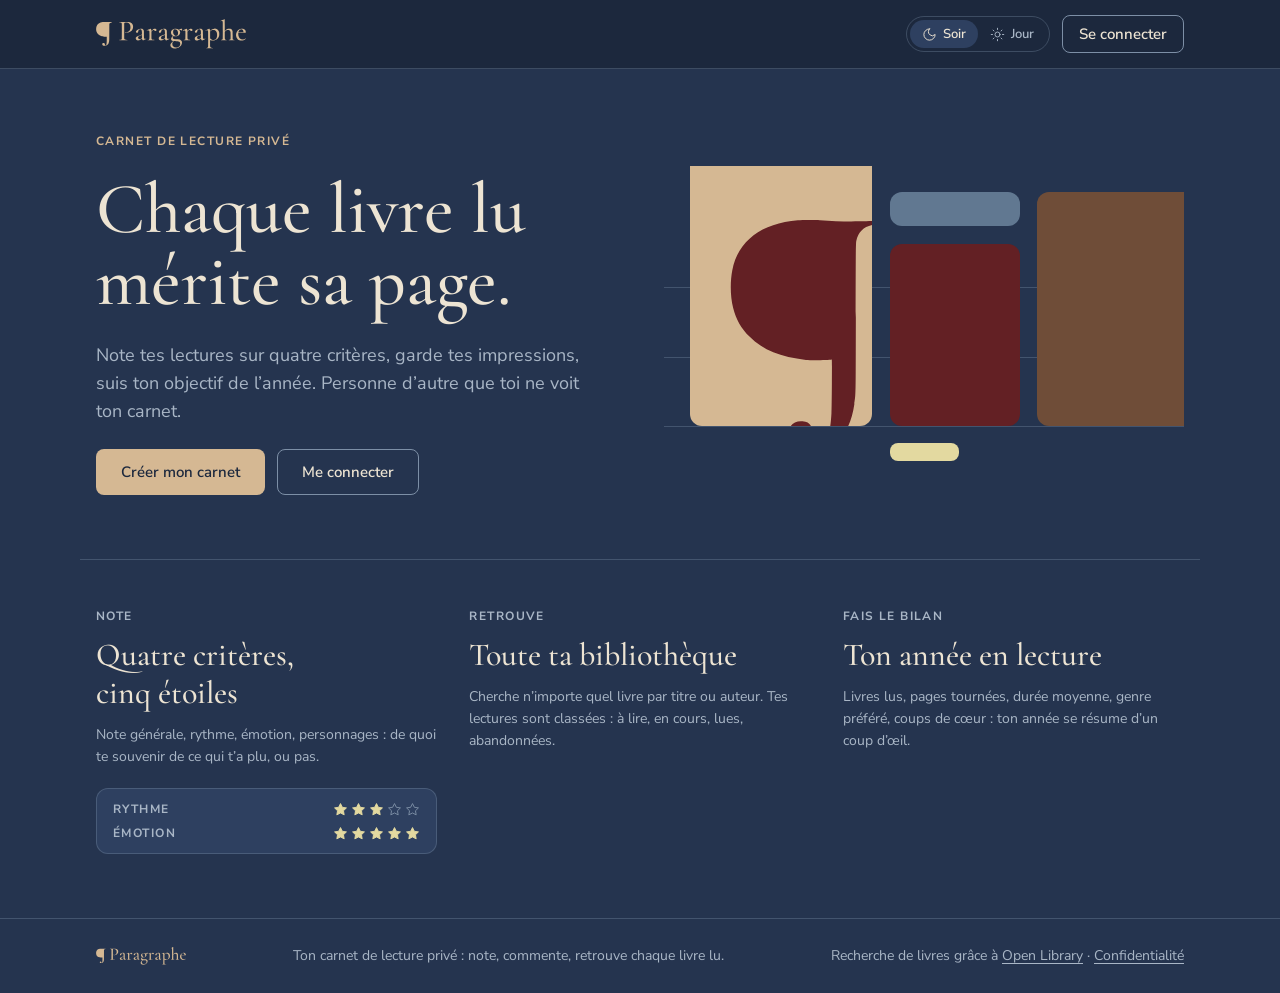
==== index.html @ 10c7b806 "Add files via upload" ====
<!doctype html>
<html lang="fr" data-theme="soir">
  <head>
    <meta charset="utf-8">
    <meta name="viewport" content="width=device-width, initial-scale=1, viewport-fit=cover">
    <title>Paragraphe</title>
    <meta name="description" content="Ton carnet de lecture privé : note, commente, retrouve chaque livre lu.">
    <meta name="theme-color" content="#1C283D">
    <script>
      // Thème choisi (Soir par défaut), appliqué avant l'affichage pour éviter un flash.
      try { document.documentElement.dataset.theme = localStorage.getItem('paragraphe-theme') === 'jour' ? 'jour' : 'soir'; } catch (e) {}
      // Retour d'un lien reçu par e-mail : on note son type avant que Supabase ne nettoie l'adresse.
      window.lienEmail = { recuperation: /type=recovery/.test(location.hash), erreur: /error_code=/.test(location.hash + location.search) };
    </script>
    <link rel="stylesheet" href="style.css">
    <link rel="icon" href="favicon.svg" type="image/svg+xml">
    <link rel="apple-touch-icon" href="apple-touch-icon.png">
    <link rel="manifest" href="site.webmanifest">
  </head>
  <body>
    <a class="evitement" href="#contenu">Aller au contenu</a>
    <header class="entete" id="entete"><div class="conteneur barre"></div></header>
    <main id="contenu">
      <p class="chargement conteneur" role="status">Chargement…</p>
    </main>
    <footer class="pied" id="pied"></footer>
    <script type="module" src="bibliotheque.js"></script>
  </body>
</html>
---- style.css ----
@import url('polices.css');

/* ==========================================================================
   Paragraphe · styles globaux
   Tous les choix viennent de la charte graphique (version 1, octobre 2026).
   Dans les composants, on utilise uniquement les couleurs de rôle ci-dessous,
   jamais les couleurs de marque directement.
   ========================================================================== */

/* Couleurs de rôle · thème Soir (par défaut) */
:root {
  --surface: #25344f;
  --surface-elevee: #2e4060;
  --surface-profonde: #1c283d;
  --texte: #ede4d3;
  --texte-secondaire: #a9b6c6;
  --accent: #d5b893;
  --sur-accent: #1c283d;
  --etoile: #e3d9a0;
  --bordure: #7d8fa6;
  --succes: #9fcdae;
  --danger: #f2a49f;
  --en-cours: #d5b893;
  --a-lire: #a9b6c6;
  --focus: #e3d9a0;
  --filet: rgb(125 143 166 / 0.35);
  --surligne: rgb(213 184 147 / 0.14);
  --ombre: 0 10px 28px rgb(10 16 28 / 0.45);
  --voile: rgb(15 22 36 / 0.65);
  --logo-symbole: #d5b893;
  --logo-mot: #d5b893;

  /* Couleurs de marque, réservées aux couvertures et illustrations */
  --marque-space-cadet: #25344f;
  --marque-slate: #617891;
  --marque-tan: #d5b893;
  --marque-coffee: #6f4d38;
  --marque-caput: #632024;
  --marque-nuit: #1c283d;
  --marque-parchemin: #f6f1e7;

  /* Typographie */
  --f-titre: 'Cormorant Garamond', Garamond, 'Times New Roman', serif;
  --f-texte: 'Nunito Sans', 'Segoe UI', system-ui, -apple-system, sans-serif;

  /* Espacements · grille de 4 px */
  --espace-1: 4px;
  --espace-2: 8px;
  --espace-3: 12px;
  --espace-4: 16px;
  --espace-6: 24px;
  --espace-8: 32px;
  --espace-12: 48px;
  --espace-16: 64px;

  /* Coins arrondis */
  --rayon-s: 4px;
  --rayon-m: 8px;
  --rayon-l: 12px;
  --rayon-rond: 999px;

  color-scheme: dark;
}

/* Couleurs de rôle · thème Jour */
:root[data-theme='jour'] {
  --surface: #f6f1e7;
  --surface-elevee: #fffcf6;
  --surface-profonde: #ede4d3;
  --texte: #25344f;
  --texte-secondaire: #4e6075;
  --accent: #632024;
  --sur-accent: #f6f1e7;
  --etoile: #8c6a3a;
  --bordure: #847560;
  --succes: #3d6b4c;
  --danger: #a1302e;
  --en-cours: #6f4d38;
  --a-lire: #4e6075;
  --focus: #25344f;
  --filet: rgb(132 117 96 / 0.3);
  --surligne: rgb(99 32 36 / 0.08);
  --ombre: 0 10px 28px rgb(37 52 79 / 0.14);
  --voile: rgb(37 52 79 / 0.45);
  --logo-symbole: #632024;
  --logo-mot: #25344f;
  color-scheme: light;
}

/* ---------- Base ---------- */
*,
*::before,
*::after {
  box-sizing: border-box;
}
[hidden] {
  display: none !important;
}
html {
  -webkit-text-size-adjust: 100%;
}
body {
  margin: 0;
  min-height: 100vh;
  display: flex;
  flex-direction: column;
  background: var(--surface);
  color: var(--texte);
  font: 400 16px/26px var(--f-texte);
  -webkit-font-smoothing: antialiased;
  /* Chiffres alignés, y compris dans Cormorant (dont les chiffres sont elzéviriens par défaut) */
  font-variant-numeric: lining-nums;
}
main {
  flex: 1;
}
img {
  max-width: 100%;
  display: block;
}
p {
  margin: 0;
}
a {
  color: var(--accent);
  text-underline-offset: 3px;
}
:focus-visible {
  outline: 2px solid var(--focus);
  outline-offset: 2px;
}
::selection {
  background: var(--accent);
  color: var(--sur-accent);
}
.sr {
  position: absolute;
  width: 1px;
  height: 1px;
  overflow: hidden;
  clip: rect(0 0 0 0);
  white-space: nowrap;
}
.num {
  font-variant-numeric: lining-nums tabular-nums;
}
.conteneur {
  width: 100%;
  max-width: 1120px;
  margin-inline: auto;
  padding-inline: max(var(--espace-4), env(safe-area-inset-left, 0px)) max(var(--espace-4), env(safe-area-inset-right, 0px));
}
.etroit {
  max-width: 680px;
}

/* ---------- Échelle typographique ---------- */
h1,
h2,
h3 {
  margin: 0;
  font-family: var(--f-titre);
  font-weight: 500;
  text-wrap: balance;
}
.affiche {
  font-size: clamp(40px, 7vw, 64px);
  line-height: 1;
}
.titre-1 {
  font-size: clamp(34px, 5vw, 44px);
  line-height: 1.09;
}
.titre-2 {
  font-size: clamp(26px, 3.6vw, 32px);
  line-height: 1.19;
}
.titre-livre {
  font-family: var(--f-titre);
  font-weight: 600;
  font-size: 26px;
  line-height: 30px;
}
.corps {
  font-size: 16px;
  line-height: 26px;
}
.corps-petit,
.petit {
  font-size: 14px;
  line-height: 22px;
  color: var(--texte-secondaire);
}
.etiquette {
  font: 700 12px/16px var(--f-texte);
  letter-spacing: 0.12em;
  text-transform: uppercase;
  color: var(--texte-secondaire);
}
.lisible {
  max-width: 68ch;
}

/* ---------- Boutons ---------- */
.btn {
  appearance: none;
  border: 1px solid transparent;
  background: none;
  cursor: pointer;
  display: inline-flex;
  align-items: center;
  justify-content: center;
  gap: var(--espace-2);
  font: 600 15px/20px var(--f-texte);
  padding: 12px 24px;
  border-radius: var(--rayon-m);
  text-decoration: none;
  white-space: nowrap;
  transition: filter 0.15s, background-color 0.15s;
}
.btn svg {
  width: 18px;
  height: 18px;
  flex: none;
}
.btn-principal {
  background: var(--accent);
  color: var(--sur-accent);
}
.btn-principal:hover {
  filter: brightness(1.07);
}
.btn-secondaire {
  border-color: var(--bordure);
  color: var(--texte);
}
.btn-secondaire:hover {
  background: var(--surligne);
}
.btn-lien {
  color: var(--accent);
  padding-inline: var(--espace-2);
}
.btn-lien:hover {
  text-decoration: underline;
}
.btn-danger {
  border-color: var(--danger);
  color: var(--danger);
}
.btn-danger:hover {
  background: color-mix(in srgb, var(--danger) 12%, transparent);
}
.btn-petit {
  padding: 8px 16px;
}
.btn:disabled {
  opacity: 0.6;
  cursor: wait;
}

/* ---------- Cartes ---------- */
.carte {
  background: var(--surface-elevee);
  border: 1px solid var(--filet);
  border-radius: var(--rayon-l);
  padding: var(--espace-6);
}

/* ---------- Champs ---------- */
.champ {
  display: grid;
  gap: var(--espace-2);
  min-width: 0;
}
.champ > label,
.champ > .etiquette,
.champ > legend {
  font: 700 12px/16px var(--f-texte);
  letter-spacing: 0.12em;
  text-transform: uppercase;
  color: var(--texte-secondaire);
}
fieldset {
  border: 0;
  margin: 0;
  padding: 0;
  min-width: 0;
}
input:not([type='radio'], [type='checkbox']),
select,
textarea {
  font: 400 16px/24px var(--f-texte);
  color: var(--texte);
  background: var(--surface-elevee);
  border: 1px solid var(--bordure);
  border-radius: var(--rayon-m);
  padding: 11px 14px;
  width: 100%;
  min-width: 0;
}
input::placeholder,
textarea::placeholder {
  color: var(--texte-secondaire);
  opacity: 0.85;
}
textarea {
  min-height: 160px;
  resize: vertical;
}
input:focus-visible,
select:focus-visible,
textarea:focus-visible {
  outline: 2px solid var(--focus);
  outline-offset: 0;
  border-color: transparent;
}
input[aria-invalid='true'] {
  border-color: var(--danger);
}
.aide {
  font-size: 14px;
  line-height: 20px;
  color: var(--texte-secondaire);
}
.erreur {
  color: var(--danger);
  font-size: 14px;
  line-height: 20px;
}
.alerte {
  border: 1px solid var(--danger);
  color: var(--danger);
  border-radius: var(--rayon-m);
  padding: var(--espace-3) var(--espace-4);
  font-size: 15px;
}
.info {
  border: 1px solid var(--filet);
  background: var(--surface-elevee);
  border-radius: var(--rayon-m);
  padding: var(--espace-4);
}
.avec-icone {
  position: relative;
}
.avec-icone > svg {
  position: absolute;
  left: 14px;
  top: 50%;
  translate: 0 -50%;
  width: 18px;
  height: 18px;
  color: var(--texte-secondaire);
  pointer-events: none;
}
.avec-icone input {
  padding-left: 42px;
}

/* ---------- Pastilles de statut ---------- */
.pastille {
  display: inline-flex;
  align-items: center;
  gap: 6px;
  width: max-content;
  font: 700 12px/16px var(--f-texte);
  letter-spacing: 0.1em;
  text-transform: uppercase;
  padding: 3px 9px;
  border: 1px solid currentColor;
  border-radius: var(--rayon-s);
}
.pastille::before {
  content: '';
  width: 5px;
  height: 5px;
  border-radius: 50%;
  background: currentColor;
}
.st-lu {
  color: var(--succes);
}
.st-en-cours {
  color: var(--en-cours);
}
.st-a-lire {
  color: var(--a-lire);
}
.st-abandonne {
  color: var(--danger);
}

/* ---------- Pages ---------- */
.page {
  padding-block: var(--espace-12) var(--espace-16);
  display: grid;
  gap: var(--espace-12);
  align-content: start;
}
.entete-page {
  display: flex;
  align-items: flex-end;
  justify-content: space-between;
  gap: var(--espace-4);
  flex-wrap: wrap;
}
.entete-page .petit {
  margin-top: var(--espace-2);
}
.retour {
  display: inline-flex;
  align-items: center;
  gap: 6px;
  font-weight: 600;
  font-size: 15px;
  text-decoration: none;
  margin-bottom: var(--espace-4);
}
.retour svg {
  width: 18px;
  height: 18px;
}

/* ---------- Message de confirmation ---------- */
.toast {
  position: fixed;
  left: 50%;
  bottom: calc(var(--espace-6) + env(safe-area-inset-bottom, 0px));
  translate: -50% 0;
  z-index: 50;
  background: var(--texte);
  color: var(--surface);
  font-weight: 600;
  padding: 12px 20px;
  border-radius: var(--rayon-m);
  box-shadow: var(--ombre);
  animation: toast 4s ease forwards;
}
@keyframes toast {
  0% {
    opacity: 0;
    translate: -50% 12px;
  }
  8%,
  85% {
    opacity: 1;
    translate: -50% 0;
  }
  100% {
    opacity: 0;
    visibility: hidden;
  }
}

@media (prefers-reduced-motion: reduce) {
  *,
  *::before,
  *::after {
    transition: none !important;
    animation-duration: 0.01ms !important;
  }
}

/* ---------- Couvertures ---------- */
.couv {
  position: relative;
  aspect-ratio: 2 / 3;
  width: 100%;
  max-width: 100%;
  border-radius: var(--rayon-s);
  display: grid;
  place-items: center;
  overflow: hidden;
  box-shadow: inset 0 0 0 1px rgb(255 255 255 / 0.06);
}
.couv img {
  position: absolute;
  inset: 0;
  width: 100%;
  height: 100%;
  object-fit: cover;
}
.couv-symb {
  width: 24%;
  min-width: 8px;
}
.dos {
  position: absolute;
  left: 7%;
  top: 0;
  bottom: 0;
  width: 1px;
  background: rgb(0 0 0 / 0.18);
}
.c-caput { background: var(--marque-caput); color: var(--marque-parchemin); }
.c-slate { background: var(--marque-slate); color: var(--marque-tan); }
.c-coffee { background: var(--marque-coffee); color: var(--marque-tan); }
.c-nuit { background: var(--marque-nuit); color: var(--marque-tan); box-shadow: inset 0 0 0 1px rgb(125 143 166 / 0.4); }
.c-tan { background: var(--marque-tan); color: var(--marque-space-cadet); }


/* ===== Base ===== */
  .evitement {
    position: absolute;
    left: -9999px;
    top: 8px;
    z-index: 60;
    background: var(--accent);
    color: var(--sur-accent);
    padding: 8px 16px;
    border-radius: var(--rayon-m);
  }
  .evitement:focus {
    left: 16px;
  }
  .entete {
    position: sticky;
    top: 0;
    z-index: 20;
    background: var(--surface-profonde);
    border-bottom: 1px solid var(--filet);
    padding-top: env(safe-area-inset-top, 0px);
  }
  .barre {
    display: flex;
    align-items: center;
    gap: var(--espace-6);
    min-height: 68px;
  }
  .lien-logo {
    display: flex;
    flex: none;
  }
  nav {
    display: flex;
    gap: var(--espace-1);
    flex: 1;
    min-width: 0;
  }
  nav a {
    color: var(--texte-secondaire);
    text-decoration: none;
    font-weight: 600;
    font-size: 15px;
    padding: 8px 12px;
    border-radius: var(--rayon-m);
    white-space: nowrap;
  }
  nav a:hover {
    color: var(--texte);
  }
  nav a[aria-current='page'] {
    color: var(--texte);
    background: var(--surligne);
    box-shadow: inset 0 -2px 0 var(--accent);
  }
  .outils {
    display: flex;
    align-items: center;
    gap: var(--espace-3);
    margin-left: auto;
  }
  .theme {
    display: inline-flex;
    border: 1px solid var(--filet);
    border-radius: var(--rayon-rond);
    padding: 3px;
  }
  .theme button {
    appearance: none;
    border: 0;
    background: none;
    cursor: pointer;
    display: inline-flex;
    align-items: center;
    gap: 6px;
    padding: 4px 12px;
    border-radius: var(--rayon-rond);
    font: 600 13px/20px var(--f-texte);
    color: var(--texte-secondaire);
  }
  .theme button[aria-pressed='true'] {
    background: var(--surface-elevee);
    color: var(--texte);
  }
  .compte {
    display: inline-flex;
    align-items: center;
    gap: 6px;
    color: var(--texte-secondaire);
    text-decoration: none;
    font-weight: 600;
    font-size: 14px;
    padding: 6px 10px;
    border-radius: var(--rayon-m);
    max-width: 160px;
  }
  .compte span {
    overflow: hidden;
    text-overflow: ellipsis;
    white-space: nowrap;
  }
  .compte:hover,
  .compte[aria-current='page'] {
    color: var(--texte);
    background: var(--surligne);
  }
  .pied {
    border-top: 1px solid var(--filet);
    padding-block: var(--espace-6) calc(var(--espace-6) + env(safe-area-inset-bottom, 0px));
    color: var(--texte-secondaire);
    font-size: 14px;
  }
  .pied-contenu {
    display: flex;
    justify-content: space-between;
    align-items: center;
    gap: var(--espace-3) var(--espace-6);
    flex-wrap: wrap;
  }
  .pied a {
    color: var(--texte-secondaire);
  }
  @media (max-width: 860px) {
    .barre {
      flex-wrap: wrap;
      gap: var(--espace-2) var(--espace-3);
      padding-block: var(--espace-3) 0;
    }
    .lien-logo svg {
      height: 24px;
      width: auto;
    }
    nav {
      order: 3;
      flex-basis: 100%;
      overflow-x: auto;
      padding-bottom: var(--espace-2);
      scrollbar-width: none;
    }
    nav a {
      font-size: 14px;
      padding: 6px 10px;
    }
    .compte span {
      display: none;
    }
  }
  @media (max-width: 860px) {
    .barre:not(:has(nav)) {
      padding-block: var(--espace-3);
    }
  }


/* ===== Composition ===== */
  /* Proportions reprises de la page de couverture de la charte */
  .compo { position: relative; width: 100%; max-width: 640px; aspect-ratio: 1000 / 570; overflow: hidden; }
  .ligne { position: absolute; left: 0; right: 0; height: 1px; background: var(--filet); }
  .b { position: absolute; border-radius: var(--rayon-l); }
  .tan { left: 5%; width: 35%; top: 0; height: 87.7%; background: var(--marque-tan); border-radius: 0 0 var(--rayon-l) var(--rayon-l); overflow: hidden; }
  .tan .grand { position: absolute; left: 22%; width: 83%; top: 21%; color: var(--marque-caput); }
  .slate { left: 43.4%; width: 25%; top: 8.8%; height: 11.6%; background: var(--marque-slate); }
  .caput { left: 43.4%; width: 25%; top: 26.3%; height: 61.4%; background: var(--marque-caput); }
  .or { left: 43.4%; width: 13.3%; top: 93.5%; height: 6%; background: #e3d9a0; border-radius: var(--rayon-m); }
  .coffee { left: 71.7%; width: 30%; top: 8.8%; height: 79%; background: var(--marque-coffee); border-radius: var(--rayon-l) 0 0 var(--rayon-l); }
  @media (prefers-reduced-motion: no-preference) {
    .b { animation: monte 0.8s cubic-bezier(.2,.7,.2,1) both; }
    .slate { animation-delay: .06s; } .caput { animation-delay: .12s; } .or { animation-delay: .2s; } .coffee { animation-delay: .18s; }
  }
  @keyframes monte { from { translate: 0 10px; opacity: 0.001; } }


/* ===== CadreAuth ===== */
  .cadre {
    display: grid;
    grid-template-columns: minmax(0, 440px) minmax(0, 1fr);
    gap: var(--espace-16);
    align-items: center;
    padding-block: var(--espace-16);
  }
  .formulaire { display: grid; gap: var(--espace-6); }
  .intro { margin-top: calc(var(--espace-4) * -1); }
  .decor { display: flex; justify-content: flex-end; overflow: hidden; }
  .formulaire form { display: grid; gap: var(--espace-4); }
  .formulaire .liens { display: flex; flex-wrap: wrap; gap: var(--espace-2) var(--espace-4); font-size: 15px; }
  @media (max-width: 860px) {
    .cadre { grid-template-columns: minmax(0, 1fr); padding-block: var(--espace-12); }
    .decor { display: none; }
  }


/* ===== CarteLivre ===== */
  .livre {
    display: grid;
    grid-template-columns: 88px minmax(0, 1fr);
    gap: var(--espace-4);
    align-items: start;
    color: inherit;
    text-decoration: none;
    padding: var(--espace-3);
    margin: calc(var(--espace-3) * -1);
    border-radius: var(--rayon-l);
    transition: background-color 0.15s, box-shadow 0.15s;
  }
  .livre:hover {
    background: var(--surface-elevee);
    box-shadow: var(--ombre);
  }
  .livre-meta { display: grid; gap: 6px; min-width: 0; }
  .livre-titre {
    font-family: var(--f-titre);
    font-weight: 600;
    font-size: 21px;
    line-height: 24px;
    overflow-wrap: anywhere;
  }
  @media (max-width: 767px) {
    .livre { grid-template-columns: minmax(0, 1fr); gap: var(--espace-3); }
  }


/* ===== Objectif ===== */
  .objectif { display: grid; gap: var(--espace-3); align-content: start; }
  .objectif .haut { display: flex; justify-content: space-between; align-items: baseline; gap: var(--espace-3); position: relative; }
  .objectif .modifier summary { list-style: none; cursor: pointer; font-weight: 600; font-size: 15px; padding: 0; }
  .objectif .modifier summary::-webkit-details-marker { display: none; }
  .objectif .modifier[open] summary { color: var(--texte-secondaire); }
  .objectif .form-objectif {
    position: absolute; right: 0; top: calc(100% + 8px); z-index: 3;
    display: flex; gap: var(--espace-2); align-items: center;
    background: var(--surface-elevee); border: 1px solid var(--filet); border-radius: var(--rayon-m);
    padding: var(--espace-3); box-shadow: var(--ombre);
  }
  .objectif .form-objectif input { width: 88px; }
  .objectif .gros { font-family: var(--f-titre); font-size: 56px; line-height: 1; font-variant-numeric: lining-nums; }
  .objectif .gros small { font: 400 16px var(--f-texte); color: var(--texte-secondaire); margin-left: 8px; }
  .objectif .jauge { height: 8px; border-radius: var(--rayon-rond); background: var(--surface-profonde); overflow: hidden; }
  .objectif .jauge i { display: block; height: 100%; border-radius: var(--rayon-rond); background: var(--accent); }


/* ===== Recommandation ===== */
  .reco { min-height: 100%; }
  .reco .contenu { display: grid; grid-template-columns: 112px minmax(0, 1fr); gap: var(--espace-6); align-items: start; }
  .reco .texte { display: grid; gap: var(--espace-2); min-width: 0; }
  .reco .titre-livre { margin-top: var(--espace-1); }
  .reco .actions { display: flex; flex-wrap: wrap; gap: var(--espace-2) var(--espace-4); align-items: center; margin-top: var(--espace-3); }
  .reco .vide-reco { display: grid; gap: var(--espace-3); }
  @media (max-width: 520px) {
    .reco .contenu { grid-template-columns: 76px minmax(0, 1fr); gap: var(--espace-4); }
  }


/* ===== Etoiles ===== */
  .etoiles { display: inline-flex; gap: 3px; align-items: center; }
  .etoiles svg { width: var(--t); height: var(--t); stroke-width: 1.5; stroke-linejoin: round; }
  .etoiles .e-pleine { fill: var(--etoile); stroke: var(--etoile); }
  .etoiles .e-vide { fill: none; stroke: var(--bordure); }


/* ===== Accueil ===== */
  .accueil .hero {
    display: grid;
    grid-template-columns: minmax(0, 1fr) minmax(0, 1fr);
    gap: var(--espace-12);
    align-items: center;
    padding-block: var(--espace-16);
  }
  .accueil .texte { display: grid; gap: var(--espace-6); }
  .accueil .accent { color: var(--accent); }
  .accueil .affiche { font-size: clamp(44px, 7vw, 72px); }
  .accueil .chapo { font-size: 18px; line-height: 28px; color: var(--texte-secondaire); max-width: 46ch; }
  .accueil .actions { display: flex; flex-wrap: wrap; gap: var(--espace-3); }
  .accueil .points {
    display: grid;
    grid-template-columns: repeat(3, minmax(0, 1fr));
    gap: var(--espace-8);
    padding-block: var(--espace-12) var(--espace-16);
    border-top: 1px solid var(--filet);
  }
  .accueil .points article { display: grid; gap: var(--espace-3); align-content: start; }
  .accueil .exemple { display: grid; gap: var(--espace-2); padding: var(--espace-3) var(--espace-4); margin-top: var(--espace-2); }
  .accueil .exemple div { display: flex; justify-content: space-between; align-items: center; gap: var(--espace-3); }
  @media (max-width: 860px) {
    .accueil .hero { grid-template-columns: minmax(0, 1fr); padding-block: var(--espace-12); }
    .accueil .points { grid-template-columns: minmax(0, 1fr); }
  }


/* ===== index ===== */
  .biblio .duo {
    display: grid;
    grid-template-columns: minmax(0, 1fr) minmax(0, 1.35fr);
    gap: var(--espace-6);
    align-items: stretch;
  }
  .biblio .reco-attente { display: grid; gap: var(--espace-3); align-content: start; }
  .biblio .outils {
    display: flex;
    gap: var(--espace-3) var(--espace-6);
    align-items: center;
    justify-content: space-between;
    flex-wrap: wrap;
  }
  .biblio .filtres { display: flex; gap: var(--espace-2); flex-wrap: wrap; }
  .biblio .filtres button {
    appearance: none;
    background: none;
    cursor: pointer;
    font: 600 14px/20px var(--f-texte);
    padding: 6px 14px;
    border-radius: var(--rayon-rond);
    border: 1px solid var(--filet);
    color: var(--texte-secondaire);
    text-decoration: none;
  }
  .biblio .filtres button:hover { color: var(--texte); }
  .biblio .filtres button[aria-pressed='true'] { background: var(--texte); border-color: var(--texte); color: var(--surface); }
  .biblio .filtres .n { opacity: 0.7; margin-left: 4px; font-variant-numeric: tabular-nums; }
  .biblio .recherche { display: flex; gap: var(--espace-2); flex-wrap: nowrap; }
  @media (max-width: 600px) { .biblio .recherche { flex-wrap: wrap; } }
  .biblio .recherche .avec-icone { width: min(260px, 100%); }
  .biblio .recherche select { width: auto; }
  .biblio .grille {
    display: grid;
    grid-template-columns: repeat(4, minmax(0, 1fr));
    gap: var(--espace-8) var(--espace-6);
    align-items: start;
  }
  .biblio .vide {
    display: grid;
    gap: var(--espace-4);
    justify-items: center;
    text-align: center;
    padding: var(--espace-16) var(--espace-6);
    border: 1px dashed var(--bordure);
    border-radius: var(--rayon-l);
  }
  .biblio .vide .vide-symbole { width: 36px; color: var(--accent); }
  @media (max-width: 1023px) { .biblio .grille { grid-template-columns: repeat(3, minmax(0, 1fr)); } }
  @media (max-width: 860px) { .biblio .duo { grid-template-columns: minmax(0, 1fr); } }
  @media (max-width: 767px) { .biblio .grille { grid-template-columns: repeat(2, minmax(0, 1fr)); gap: var(--espace-6) var(--espace-4); } }


/* ===== FormLecture ===== */
  .form-lecture {
    display: grid;
    grid-template-columns: minmax(0, 1fr) minmax(0, 1fr);
    gap: var(--espace-12);
    align-items: start;
  }
  .form-lecture .col { display: grid; gap: var(--espace-8); align-content: start; min-width: 0; }
  .form-lecture .btn-manuel { justify-self: start; padding-left: 0; margin-top: calc(var(--espace-6) * -1); }
  .form-lecture .recherche { position: relative; }
  .form-lecture .suggestions {
    position: absolute;
    z-index: 10;
    left: 0;
    right: 0;
    top: calc(100% + 8px);
    max-height: 360px;
    overflow-y: auto;
    background: var(--surface-elevee);
    border: 1px solid var(--filet);
    border-radius: var(--rayon-l);
    box-shadow: var(--ombre);
  }
  .form-lecture .suggestions .sug {
    appearance: none;
    border: 0;
    border-bottom: 1px solid var(--filet);
    background: none;
    color: var(--texte);
    font: inherit;
    text-align: left;
    cursor: pointer;
    display: grid;
    grid-template-columns: 36px minmax(0, 1fr);
    gap: var(--espace-4);
    align-items: center;
    width: 100%;
    padding: var(--espace-3) var(--espace-4);
  }
  .form-lecture .suggestions .sug:last-child { border-bottom: 0; }
  .form-lecture .suggestions .sug:hover, .form-lecture .suggestions .sug[aria-selected='true'] { background: var(--surface-profonde); }
  .form-lecture .suggestions .sug > span { display: grid; min-width: 0; }
  .form-lecture .suggestions .sug b { font-weight: 600; overflow-wrap: anywhere; }
  .form-lecture .suggestions mark { background: none; color: var(--accent); }
  .form-lecture .suggestions .aucun { padding: var(--espace-4); color: var(--texte-secondaire); font-size: 14px; }
  .form-lecture .choisi { display: grid; grid-template-columns: 72px minmax(0, 1fr); gap: var(--espace-4); align-items: start; padding: var(--espace-4); }
  .form-lecture .choisi-texte { display: grid; gap: var(--espace-1); min-width: 0; }
  .form-lecture .choisi-actions { display: flex; flex-wrap: wrap; gap: 0 var(--espace-2); margin-left: calc(var(--espace-2) * -1); }
  .form-lecture .choisi-actions .btn { padding-block: 6px; }
  .form-lecture .manuel { display: grid; grid-template-columns: minmax(0, 1fr) minmax(0, 1fr); gap: var(--espace-4); }
  .form-lecture .large { grid-column: 1 / -1; }
  .form-lecture .retour-recherche { justify-self: start; padding-left: 0; }
  .form-lecture .segments { display: flex; flex-wrap: wrap; gap: var(--espace-2); }
  .form-lecture .segments label {
    display: inline-block;
    cursor: pointer;
    font: 600 14px/20px var(--f-texte);
    padding: 8px 14px;
    border-radius: var(--rayon-m);
    border: 1px solid var(--filet);
    color: var(--texte-secondaire);
  }
  .form-lecture .segments input:checked + label { border-color: var(--accent); color: var(--texte); background: var(--surligne); }
  .form-lecture .segments input:focus-visible + label { outline: 2px solid var(--focus); outline-offset: 2px; }
  .form-lecture .notation { padding-block: var(--espace-2); }
  .form-lecture .critere {
    display: flex;
    align-items: center;
    justify-content: space-between;
    gap: var(--espace-4);
    padding-block: var(--espace-4);
    border-bottom: 1px solid var(--filet);
  }
  .form-lecture .critere:last-child { border-bottom: 0; }
  .form-lecture .critere legend { float: left; display: grid; gap: 2px; padding: 0; }
  .form-lecture .choix { display: inline-flex; gap: 2px; margin-left: auto; }
  .form-lecture .choix label { cursor: pointer; display: inline-flex; padding: 2px; color: var(--bordure); border-radius: var(--rayon-s); }
  .form-lecture .choix svg { width: 26px; height: 26px; fill: none; stroke: currentColor; stroke-width: 1.5; stroke-linejoin: round; }
  .form-lecture .principal .choix svg { width: 32px; height: 32px; }
  .form-lecture .choix input:focus-visible + label { outline: 2px solid var(--focus); }
  .form-lecture /* Étoiles pleines jusqu'à la note choisie, .form-lecture ou jusqu'à l'étoile survolée */
  .choix:has(input[value='1']:checked) label:nth-of-type(-n + 1), .form-lecture .choix:has(input[value='2']:checked) label:nth-of-type(-n + 2), .form-lecture .choix:has(input[value='3']:checked) label:nth-of-type(-n + 3), .form-lecture .choix:has(input[value='4']:checked) label:nth-of-type(-n + 4), .form-lecture .choix:has(input[value='5']:checked) label:nth-of-type(-n + 5) { color: var(--etoile); }
  .form-lecture .choix:has(label:hover) label { color: var(--bordure); }
  .form-lecture .choix:has(label:nth-of-type(1):hover) label:nth-of-type(-n + 1), .form-lecture .choix:has(label:nth-of-type(2):hover) label:nth-of-type(-n + 2), .form-lecture .choix:has(label:nth-of-type(3):hover) label:nth-of-type(-n + 3), .form-lecture .choix:has(label:nth-of-type(4):hover) label:nth-of-type(-n + 4), .form-lecture .choix:has(label:nth-of-type(5):hover) label:nth-of-type(-n + 5) { color: var(--etoile); }
  .form-lecture .choix label:nth-of-type(n) svg { fill: none; }
  .form-lecture .choix:has(input[value='1']:checked) label:nth-of-type(-n + 1) svg, .form-lecture .choix:has(input[value='2']:checked) label:nth-of-type(-n + 2) svg, .form-lecture .choix:has(input[value='3']:checked) label:nth-of-type(-n + 3) svg, .form-lecture .choix:has(input[value='4']:checked) label:nth-of-type(-n + 4) svg, .form-lecture .choix:has(input[value='5']:checked) label:nth-of-type(-n + 5) svg { fill: currentColor; }
  .form-lecture .dates { display: grid; grid-template-columns: minmax(0, 1fr) minmax(0, 1fr) auto; gap: var(--espace-3); align-items: end; }
  .form-lecture .dates > .champ > label { font: 700 12px/16px var(--f-texte); letter-spacing: 0.12em; text-transform: uppercase; color: var(--texte-secondaire); }
  .form-lecture .duree {
    display: flex;
    align-items: baseline;
    gap: var(--espace-2);
    min-height: 48px;
    padding: var(--espace-2) var(--espace-4);
    border-radius: var(--rayon-m);
    background: var(--surface-profonde);
    white-space: nowrap;
  }
  .form-lecture .duree b { font-family: var(--f-titre); font-weight: 500; font-size: 34px; line-height: 1; }
  .form-lecture .actions { display: flex; flex-wrap: wrap; gap: var(--espace-3); }
  @media (max-width: 900px) { .form-lecture { grid-template-columns: minmax(0, 1fr); gap: var(--espace-8); } }
  @media (max-width: 520px) {
    .form-lecture .dates { grid-template-columns: minmax(0, 1fr) minmax(0, 1fr); }
    .form-lecture .duree { grid-column: 1 / -1; }
    .form-lecture .manuel { grid-template-columns: minmax(0, 1fr); }
  }


/* ===== [id] ===== */
  .fiche-page .fiche { display: grid; grid-template-columns: 240px minmax(0, 1fr); gap: var(--espace-12); align-items: start; }
  .fiche-page .col-couv { display: grid; gap: var(--espace-3); position: sticky; top: 96px; }
  .fiche-page .contenu { display: grid; gap: var(--espace-8); align-content: start; min-width: 0; max-width: 680px; }
  .fiche-page .tete { display: grid; gap: var(--espace-3); }
  .fiche-page .actions { display: flex; flex-wrap: wrap; gap: var(--espace-3); align-items: center; }
  .fiche-page .confirmer { position: relative; }
  .fiche-page .confirmer summary { list-style: none; cursor: pointer; }
  .fiche-page .confirmer summary::-webkit-details-marker { display: none; }
  .fiche-page .danger { color: var(--danger); }
  .fiche-page .boite-confirmer {
    position: absolute; z-index: 5; left: 0; top: calc(100% + 8px); width: min(360px, 80vw);
    display: grid; gap: var(--espace-3); justify-items: start;
    background: var(--surface-elevee); border: 1px solid var(--danger); border-radius: var(--rayon-m);
    padding: var(--espace-4); box-shadow: var(--ombre); font-size: 15px;
  }
  .fiche-page .infos { display: grid; grid-template-columns: auto 1fr; gap: var(--espace-2) var(--espace-6); margin: 0; align-items: baseline; }
  .fiche-page .infos dd { margin: 0; }
  .fiche-page .notes { padding-block: var(--espace-2); }
  .fiche-page .critere { display: flex; justify-content: space-between; align-items: center; gap: var(--espace-4); padding-block: var(--espace-3); border-bottom: 1px solid var(--filet); }
  .fiche-page .critere:last-child { border-bottom: 0; }
  .fiche-page blockquote {
    margin: 0; padding: var(--espace-4) var(--espace-6);
    border-left: 2px solid var(--accent); background: var(--surface-elevee);
    border-radius: 0 var(--rayon-m) var(--rayon-m) 0;
    font-family: var(--f-titre); font-size: 21px; line-height: 30px; font-style: italic;
    white-space: pre-line; max-width: 68ch;
  }
  .fiche-page .relectures ul { list-style: none; margin: 0; padding: 0; display: grid; }
  .fiche-page .relectures li { display: flex; justify-content: space-between; align-items: center; gap: var(--espace-3); padding-block: var(--espace-2); border-bottom: 1px solid var(--filet); }
  .fiche-page .ajout-relecture summary { list-style: none; cursor: pointer; width: max-content; }
  .fiche-page .ajout-relecture summary::-webkit-details-marker { display: none; }
  .fiche-page .ajout-relecture[open] summary { display: none; }
  .fiche-page .form-relecture { display: grid; grid-template-columns: minmax(0, 1fr) minmax(0, 1fr) auto; gap: var(--espace-3); align-items: end; }
  .fiche-page .form-relecture .erreur { grid-column: 1 / -1; }
  @media (max-width: 767px) {
    .fiche-page .fiche { grid-template-columns: minmax(0, 1fr); gap: var(--espace-8); }
    .fiche-page .col-couv { position: static; width: 160px; }
    .fiche-page .form-relecture { grid-template-columns: minmax(0, 1fr) minmax(0, 1fr); }
    .fiche-page .form-relecture .btn { grid-column: 1 / -1; justify-self: start; }
  }


/* ===== statistiques ===== */
  .stats .titre-stats { margin-top: var(--espace-3); }
  .stats .choix-annee select { width: auto; }
  .stats .tuiles { display: grid; grid-template-columns: repeat(4, minmax(0, 1fr)); gap: var(--espace-4); }
  .stats .tuile {
    display: grid; gap: var(--espace-2); align-content: start;
    background: var(--surface-elevee); border: 1px solid var(--filet); border-radius: var(--rayon-l); padding: var(--espace-6) var(--espace-6) var(--espace-6);
  }
  .stats .valeur { font-family: var(--f-titre); font-weight: 500; font-size: clamp(40px, 5vw, 56px); line-height: 1; font-variant-numeric: lining-nums; }
  .stats .valeur.mot { font-size: clamp(30px, 3.6vw, 40px); line-height: 1.1; overflow-wrap: anywhere; }
  .stats .duo { display: grid; grid-template-columns: minmax(0, 1.5fr) minmax(0, 1fr); gap: var(--espace-6); }
  .stats .defile { overflow-x: auto; margin-top: var(--espace-6); }
  .stats .graph { width: 100%; min-width: 480px; height: auto; display: block; }
  .stats .graph text { fill: var(--texte-secondaire); font: 400 12px var(--f-texte); }
  .stats .graph .grille { stroke: var(--filet); }
  .stats .graph .barre { fill: var(--accent); }
  .stats .graph .barre-vide { fill: var(--surface-profonde); }
  .stats .graph .valeur-barre { fill: var(--texte); font-weight: 700; }
  .stats .moyennes { display: grid; gap: var(--espace-4); margin-top: var(--espace-6); }
  .stats .moy { display: grid; gap: 6px; }
  .stats .moy-haut { display: flex; justify-content: space-between; gap: var(--espace-3); }
  .stats .barre-moy { height: 6px; border-radius: var(--rayon-rond); background: var(--surface-profonde); overflow: hidden; }
  .stats .barre-moy i { display: block; height: 100%; border-radius: var(--rayon-rond); background: var(--etoile); }
  .stats .podium { list-style: none; margin: var(--espace-4) 0 0; padding: 0; }
  .stats .podium li {
    display: grid; grid-template-columns: 28px 44px minmax(0, 1fr) auto; gap: var(--espace-4); align-items: center;
    padding-block: var(--espace-3); border-bottom: 1px solid var(--filet);
  }
  .stats .podium li:last-child { border-bottom: 0; }
  .stats .rang { font-family: var(--f-titre); font-size: 30px; color: var(--accent); }
  .stats .podium-texte { display: grid; color: inherit; text-decoration: none; min-width: 0; }
  .stats .podium-texte:hover .titre-livre { text-decoration: underline; text-decoration-thickness: 1px; }
  .stats .podium .titre-livre { font-size: 21px; line-height: 26px; }
  .stats .faits { display: grid; grid-template-columns: repeat(4, minmax(0, 1fr)); gap: var(--espace-6); border-top: 1px solid var(--filet); padding-top: var(--espace-8); }
  .stats .fait { display: grid; gap: var(--espace-1); align-content: start; }
  .stats .fait a { font-family: var(--f-titre); font-weight: 600; font-size: 21px; line-height: 26px; color: var(--texte); text-decoration: none; }
  .stats .fait a:hover { text-decoration: underline; }
  .stats .gros { font-family: var(--f-titre); font-size: 32px; line-height: 1.1; }
  .stats .vide-stats { display: grid; gap: var(--espace-4); justify-items: start; }
  @media (max-width: 900px) {
    .stats .tuiles, .stats .faits { grid-template-columns: repeat(2, minmax(0, 1fr)); }
    .stats .duo { grid-template-columns: minmax(0, 1fr); }
  }
  @media (max-width: 520px) {
    .stats .podium li { grid-template-columns: 22px 36px minmax(0, 1fr); }
    .stats .podium li > .etoiles { grid-column: 3; }
  }


/* ===== compte ===== */
  .compte-page .bloc { display: grid; gap: var(--espace-4); justify-items: start; }
  .compte-page .form { display: grid; gap: var(--espace-4); width: 100%; justify-items: start; }
  .compte-page .form .champ { width: 100%; }
  .compte-page .zone-danger { border-color: color-mix(in srgb, var(--danger) 50%, transparent); }
  .compte-page details { width: 100%; }
  .compte-page details summary { list-style: none; cursor: pointer; width: max-content; }
  .compte-page details summary::-webkit-details-marker { display: none; }
  .compte-page details[open] summary { display: none; }


/* ===== confidentialite ===== */
  .texte-simple { gap: var(--espace-4); max-width: 680px; }
  .texte-simple h2 { margin-top: var(--espace-6); }


/* ===== 404 ===== */
  .introuvable { justify-items: center; text-align: center; gap: var(--espace-6); padding-block: var(--espace-16); }
  .introuvable .symb { width: 48px; color: var(--accent); }

/* ===== Pages statiques ===== */
.chargement { padding-block: var(--espace-16); color: var(--texte-secondaire); }
.entete:empty, .entete .barre:empty { min-height: 69px; }
.alerte-vide { padding-block: var(--espace-12); }
.biblio #liste { display: grid; gap: var(--espace-8); }
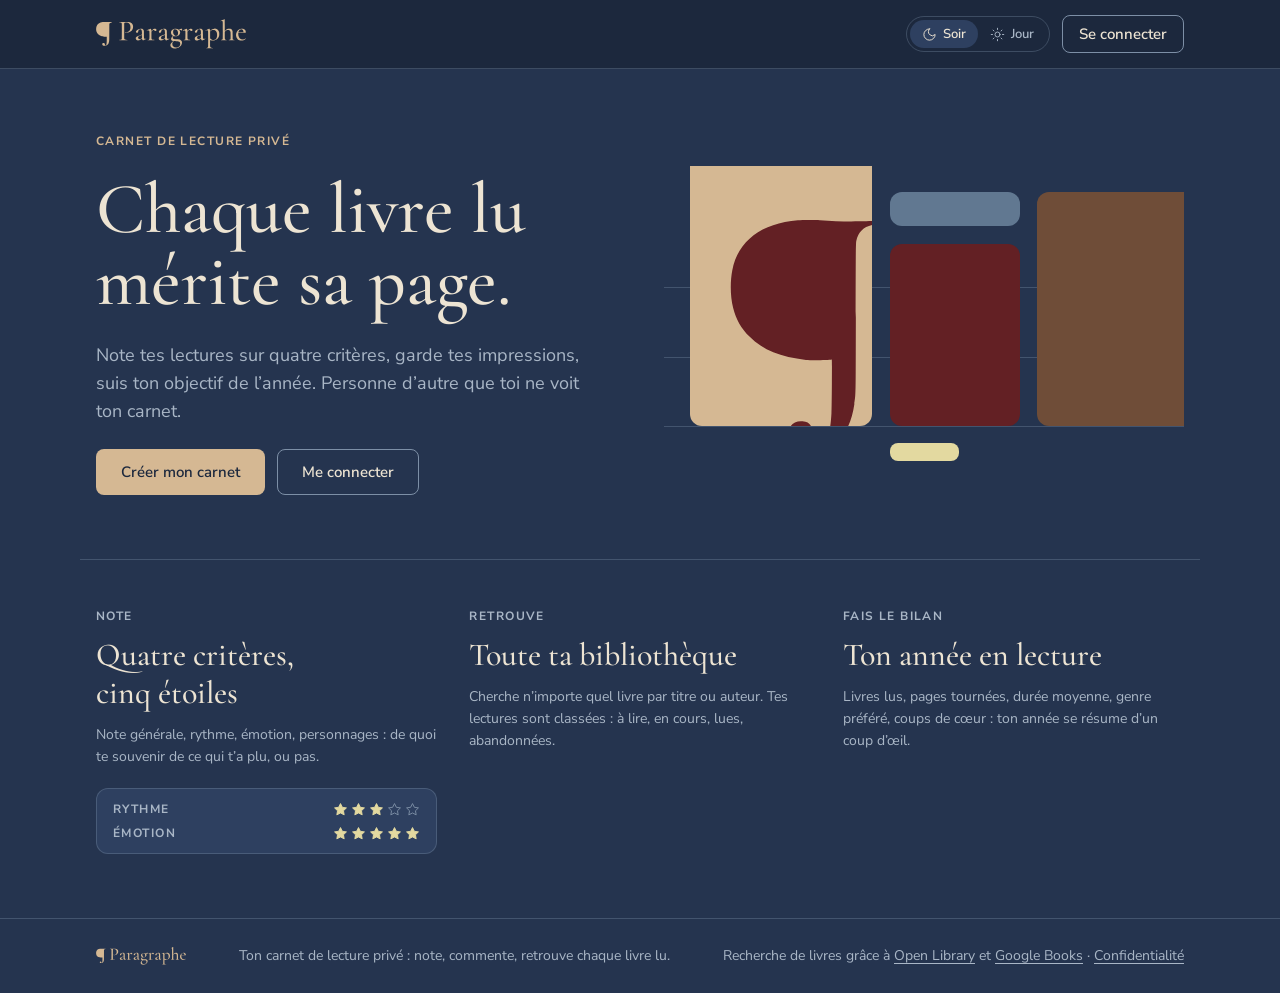
==== commit 100b29dc: "Add files via upload" ====
--- a/index.html
+++ b/index.html
@@ -12,7 +12,7 @@
       // Retour d'un lien reçu par e-mail : on note son type avant que Supabase ne nettoie l'adresse.
       window.lienEmail = { recuperation: /type=recovery/.test(location.hash), erreur: /error_code=/.test(location.hash + location.search) };
     </script>
-    <link rel="stylesheet" href="style.css">
+    <link rel="stylesheet" href="style.css?v=3">
     <link rel="icon" href="favicon.svg" type="image/svg+xml">
     <link rel="apple-touch-icon" href="apple-touch-icon.png">
     <link rel="manifest" href="site.webmanifest">
@@ -24,6 +24,13 @@
       <p class="chargement conteneur" role="status">Chargement…</p>
     </main>
     <footer class="pied" id="pied"></footer>
-    <script type="module" src="bibliotheque.js"></script>
+    <script type="module" src="bibliotheque.js?v=3"></script>
+    <script>
+      // Filet de sécurité : si le site ne démarre pas (fichier manquant ou ancienne version en cache), on l'explique.
+      setTimeout(function () {
+        var c = document.querySelector('.chargement');
+        if (c && document.body.contains(c)) c.innerHTML = 'Le site n’a pas pu se charger. Recharge la page en forçant la mise à jour : <strong>Cmd + Maj + R</strong> sur Mac, <strong>Ctrl + Maj + R</strong> sur Windows. Si le problème continue, vérifie que tous les fichiers du site sont bien sur GitHub.';
+      }, 10000);
+    </script>
   </body>
 </html>
--- a/style.css
+++ b/style.css
@@ -1,4 +1,4 @@
-@import url('polices.css');
+@import url('polices.css?v=3');
 
 /* ==========================================================================
    Paragraphe · styles globaux
@@ -1068,3 +1068,4 @@
 .entete:empty, .entete .barre:empty { min-height: 69px; }
 .alerte-vide { padding-block: var(--espace-12); }
 .biblio #liste { display: grid; gap: var(--espace-8); }
+.form-lecture .suggestions .source { opacity: 0.8; }
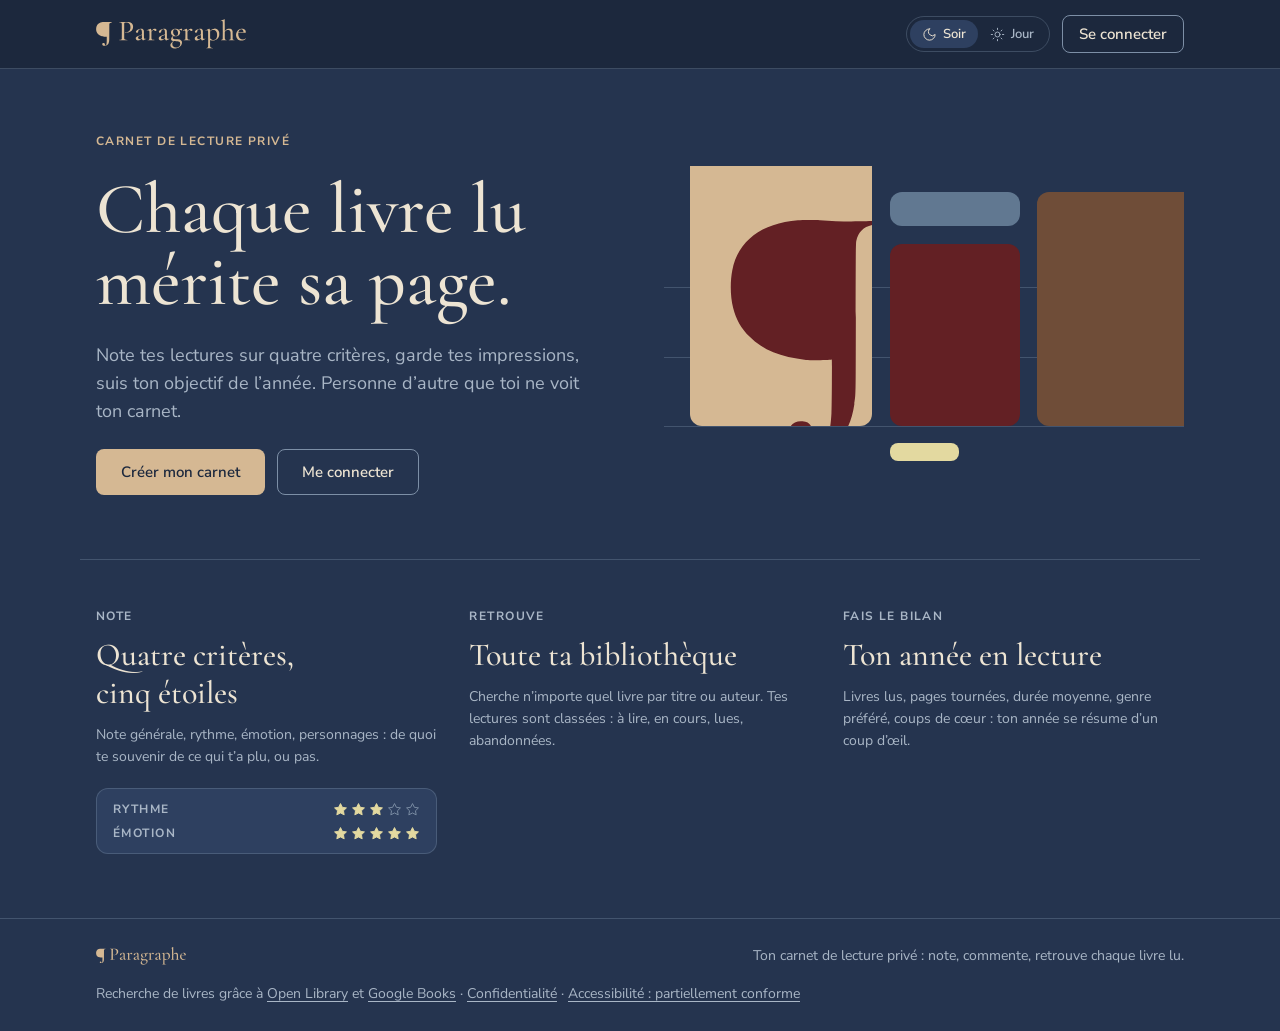
==== commit e419fbee: "Add files via upload" ====
--- a/index.html
+++ b/index.html
@@ -12,7 +12,7 @@
       // Retour d'un lien reçu par e-mail : on note son type avant que Supabase ne nettoie l'adresse.
       window.lienEmail = { recuperation: /type=recovery/.test(location.hash), erreur: /error_code=/.test(location.hash + location.search) };
     </script>
-    <link rel="stylesheet" href="style.css?v=3">
+    <link rel="stylesheet" href="style.css?v=4">
     <link rel="icon" href="favicon.svg" type="image/svg+xml">
     <link rel="apple-touch-icon" href="apple-touch-icon.png">
     <link rel="manifest" href="site.webmanifest">
@@ -24,7 +24,7 @@
       <p class="chargement conteneur" role="status">Chargement…</p>
     </main>
     <footer class="pied" id="pied"></footer>
-    <script type="module" src="bibliotheque.js?v=3"></script>
+    <script type="module" src="bibliotheque.js?v=4"></script>
     <script>
       // Filet de sécurité : si le site ne démarre pas (fichier manquant ou ancienne version en cache), on l'explique.
       setTimeout(function () {
--- a/style.css
+++ b/style.css
@@ -1,4 +1,4 @@
-@import url('polices.css?v=3');
+@import url('polices.css?v=4');
 
 /* ==========================================================================
    Paragraphe · styles globaux
@@ -1069,3 +1069,107 @@
 .alerte-vide { padding-block: var(--espace-12); }
 .biblio #liste { display: grid; gap: var(--espace-8); }
 .form-lecture .suggestions .source { opacity: 0.8; }
+
+/* ===== Mes bilans ===== */
+.stats .barre-bilan { display: flex; justify-content: space-between; align-items: center; gap: var(--espace-4); flex-wrap: wrap; margin-top: calc(var(--espace-6) * -1); }
+.stats .onglets { display: inline-flex; border: 1px solid var(--filet); border-radius: var(--rayon-rond); padding: 3px; }
+.stats .onglets button {
+  appearance: none; border: 0; background: none; cursor: pointer;
+  font: 600 15px/20px var(--f-texte); color: var(--texte-secondaire);
+  padding: 8px 20px; border-radius: var(--rayon-rond);
+}
+.stats .onglets button[aria-pressed='true'] { background: var(--texte); color: var(--surface); }
+.stats .periode { display: flex; align-items: center; gap: var(--espace-3); }
+.stats .periode h2 { min-width: 10ch; text-align: center; }
+.stats .fleche {
+  appearance: none; cursor: pointer; width: 40px; height: 40px; border-radius: var(--rayon-rond);
+  border: 1px solid var(--bordure); background: none; color: var(--texte); font: 400 24px/1 var(--f-titre);
+  display: grid; place-items: center;
+}
+.stats .fleche:hover:not(:disabled) { background: var(--surligne); }
+.stats .fleche:disabled { opacity: 0.35; cursor: default; }
+.stats .bilan { display: grid; gap: var(--espace-8); }
+.stats .duo-mois { grid-template-columns: minmax(0, 1fr) minmax(0, 1fr); }
+.stats .carte h3 + .defile, .stats .carte h3 + .analyse { margin-top: var(--espace-4); }
+
+/* Calendrier */
+.stats .calendrier { width: 100%; min-width: 280px; border-collapse: separate; border-spacing: 6px; table-layout: fixed; margin-top: var(--espace-2); }
+.stats .calendrier th { font: 700 12px/16px var(--f-texte); letter-spacing: 0.08em; color: var(--texte-secondaire); padding-bottom: 4px; }
+.stats .calendrier abbr { text-decoration: none; }
+.stats .calendrier td {
+  height: 42px; text-align: center; vertical-align: middle; border-radius: var(--rayon-m);
+  background: var(--surface-profonde); font: 600 14px/1 var(--f-texte); color: var(--texte-secondaire);
+  font-variant-numeric: tabular-nums;
+}
+.stats .calendrier td.vide-cal { background: none; }
+.stats .calendrier td.futur { background: none; border: 1px dashed var(--filet); opacity: 0.6; }
+.stats .calendrier td.lecture-1, .stats .legende .lecture-1 { background: color-mix(in srgb, var(--accent) 32%, var(--surface-profonde)); color: var(--texte); }
+.stats .calendrier td.lecture-2, .stats .legende .lecture-2 { background: color-mix(in srgb, var(--accent) 62%, var(--surface-profonde)); color: var(--texte); }
+.stats .calendrier td.fin, .stats .legende .fin { background: var(--accent); color: var(--sur-accent); }
+.stats .legende { display: flex; flex-wrap: wrap; gap: var(--espace-2) var(--espace-4); margin-top: var(--espace-3); font-size: 13px; color: var(--texte-secondaire); }
+.stats .legende span { display: inline-flex; align-items: center; gap: 6px; }
+.stats .legende i { width: 14px; height: 14px; border-radius: 4px; display: inline-block; }
+
+/* Analyse en phrases */
+.stats .analyse { list-style: none; margin: 0; padding: 0; display: grid; gap: var(--espace-3); align-content: start; }
+.stats .analyse li { position: relative; padding-left: 22px; line-height: 24px; }
+.stats .analyse li::before { content: '¶'; position: absolute; left: 0; top: 0; font-family: var(--f-titre); font-size: 20px; color: var(--accent); }
+.stats .coeur { display: grid; gap: var(--espace-2); margin-top: var(--espace-6); padding-top: var(--espace-4); border-top: 1px solid var(--filet); }
+.stats .coeur-lien { display: grid; grid-template-columns: 44px minmax(0, 1fr); gap: var(--espace-3); align-items: center; color: inherit; text-decoration: none; }
+.stats .coeur-lien > span { display: grid; min-width: 0; }
+.stats .coeur-lien .titre-livre { font-size: 21px; line-height: 26px; }
+.stats .coeur-lien:hover .titre-livre { text-decoration: underline; text-decoration-thickness: 1px; }
+.stats .liste-mois li { grid-template-columns: 44px minmax(0, 1fr) auto; }
+.stats .vide-liste { margin-top: var(--espace-3); }
+
+/* Profil de lecteur */
+.stats .profil-grille { display: grid; grid-template-columns: minmax(0, 1.2fr) minmax(0, 1fr); gap: var(--espace-8); margin-top: var(--espace-4); }
+.stats .profil-barres { display: grid; gap: var(--espace-6); align-content: start; }
+.stats .repartition { display: grid; gap: var(--espace-3); }
+.stats .repartition h4 { margin: 0; }
+.stats .lien-mois { cursor: pointer; }
+.stats .lien-mois .zone { fill: transparent; }
+.stats .lien-mois:hover .zone, .stats .lien-mois:focus-visible .zone { fill: var(--surligne); }
+.stats .lien-mois:focus { outline: none; }
+.stats .lien-mois:focus-visible .zone { stroke: var(--focus); stroke-width: 2; }
+
+@media (max-width: 900px) {
+  .stats .duo-mois, .stats .profil-grille { grid-template-columns: minmax(0, 1fr); }
+}
+@media (max-width: 520px) {
+  .stats .barre-bilan { flex-direction: column; align-items: stretch; }
+  .stats .onglets { align-self: flex-start; }
+  .stats .periode { justify-content: space-between; }
+  .stats .calendrier { border-spacing: 3px; }
+  .stats .calendrier td { font-size: 12px; height: 34px; }
+  .stats .liste-mois li { grid-template-columns: 36px minmax(0, 1fr); }
+  .stats .liste-mois li > .etoiles { grid-column: 2; }
+}
+
+/* ===== Formulaire : champs obligatoires, format ===== */
+.form-lecture .legende-obligatoire { grid-column: 1 / -1; margin-bottom: calc(var(--espace-8) * -1 + var(--espace-2)); }
+.obligatoire { color: var(--danger); font-weight: 700; margin-left: 2px; }
+.facultatif { text-transform: none; letter-spacing: 0; font-weight: 400; }
+.fiche-page .form-relecture .large-form { grid-column: 1 / -1; }
+.formulaire .legende-obligatoire { margin-bottom: calc(var(--espace-2) * -1); }
+
+/* ===== Fiche : « Si tu as aimé ce livre » ===== */
+.fiche-page .recos-fiche { display: grid; gap: var(--espace-6); margin-top: var(--espace-16); padding-top: var(--espace-12); border-top: 1px solid var(--filet); }
+.fiche-page .rangee { display: grid; gap: var(--espace-4); }
+.fiche-page .rangee h3 { margin: 0; }
+.fiche-page .reco-grille { display: grid; grid-template-columns: repeat(4, minmax(0, 1fr)); gap: var(--espace-6) var(--espace-4); align-items: start; }
+.fiche-page .reco-carte {
+  display: grid; grid-template-columns: 64px minmax(0, 1fr); gap: var(--espace-3); align-items: start;
+  padding: var(--espace-3); border-radius: var(--rayon-l); background: var(--surface-elevee); border: 1px solid var(--filet);
+}
+.fiche-page .reco-lien { color: inherit; text-decoration: none; transition: box-shadow 0.15s; }
+.fiche-page .reco-lien:hover { box-shadow: var(--ombre); }
+.fiche-page .reco-texte { display: grid; gap: var(--espace-1); min-width: 0; align-content: start; }
+.fiche-page .reco-titre { font-family: var(--f-titre); font-weight: 600; font-size: 19px; line-height: 23px; overflow-wrap: anywhere; }
+.fiche-page .reco-actions { display: grid; gap: 2px; justify-items: start; margin-top: var(--espace-2); }
+.fiche-page .reco-actions .btn { white-space: normal; text-align: left; }
+.fiche-page .reco-actions .btn-lien { padding-left: 0; }
+.fiche-page .reco-ok { color: var(--succes); font-weight: 600; font-size: 14px; margin-top: var(--espace-2); }
+@media (max-width: 1023px) { .fiche-page .reco-grille { grid-template-columns: repeat(2, minmax(0, 1fr)); } }
+@media (max-width: 560px) { .fiche-page .reco-grille { grid-template-columns: minmax(0, 1fr); } }
+.texte-simple .liste-texte { margin: 0; padding-left: 1.2em; display: grid; gap: var(--espace-2); max-width: 68ch; }
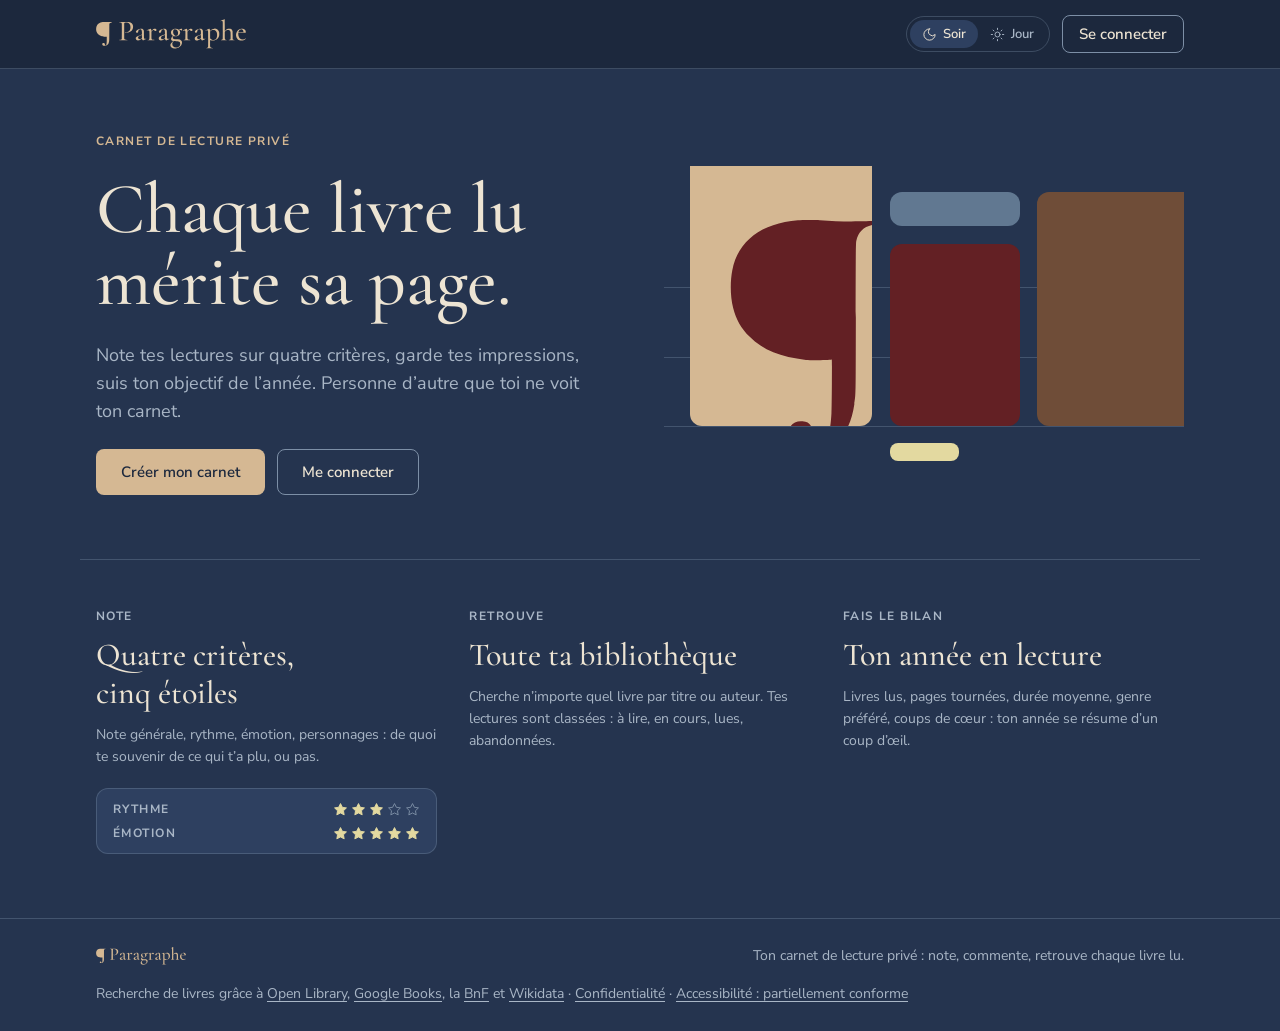
==== commit c57f3df9: "Add files via upload" ====
--- a/index.html
+++ b/index.html
@@ -12,7 +12,7 @@
       // Retour d'un lien reçu par e-mail : on note son type avant que Supabase ne nettoie l'adresse.
       window.lienEmail = { recuperation: /type=recovery/.test(location.hash), erreur: /error_code=/.test(location.hash + location.search) };
     </script>
-    <link rel="stylesheet" href="style.css?v=4">
+    <link rel="stylesheet" href="style.css?v=6">
     <link rel="icon" href="favicon.svg" type="image/svg+xml">
     <link rel="apple-touch-icon" href="apple-touch-icon.png">
     <link rel="manifest" href="site.webmanifest">
@@ -24,7 +24,7 @@
       <p class="chargement conteneur" role="status">Chargement…</p>
     </main>
     <footer class="pied" id="pied"></footer>
-    <script type="module" src="bibliotheque.js?v=4"></script>
+    <script type="module" src="bibliotheque.js?v=6"></script>
     <script>
       // Filet de sécurité : si le site ne démarre pas (fichier manquant ou ancienne version en cache), on l'explique.
       setTimeout(function () {
--- a/style.css
+++ b/style.css
@@ -1,4 +1,4 @@
-@import url('polices.css?v=4');
+@import url('polices.css?v=6');
 
 /* ==========================================================================
    Paragraphe · styles globaux
@@ -1173,3 +1173,11 @@
 @media (max-width: 1023px) { .fiche-page .reco-grille { grid-template-columns: repeat(2, minmax(0, 1fr)); } }
 @media (max-width: 560px) { .fiche-page .reco-grille { grid-template-columns: minmax(0, 1fr); } }
 .texte-simple .liste-texte { margin: 0; padding-left: 1.2em; display: grid; gap: var(--espace-2); max-width: 68ch; }
+.form-lecture .suggestions { max-height: 440px; }
+.form-lecture .plus-resultats {
+  appearance: none; border: 0; border-top: 1px solid var(--filet); background: var(--surface-profonde); cursor: pointer;
+  width: 100%; padding: var(--espace-3) var(--espace-4); font: 600 15px/20px var(--f-texte); color: var(--accent);
+  position: sticky; bottom: 0;
+}
+.form-lecture .plus-resultats:hover { text-decoration: underline; }
+.form-lecture .plus-resultats:disabled { cursor: wait; opacity: 0.7; }
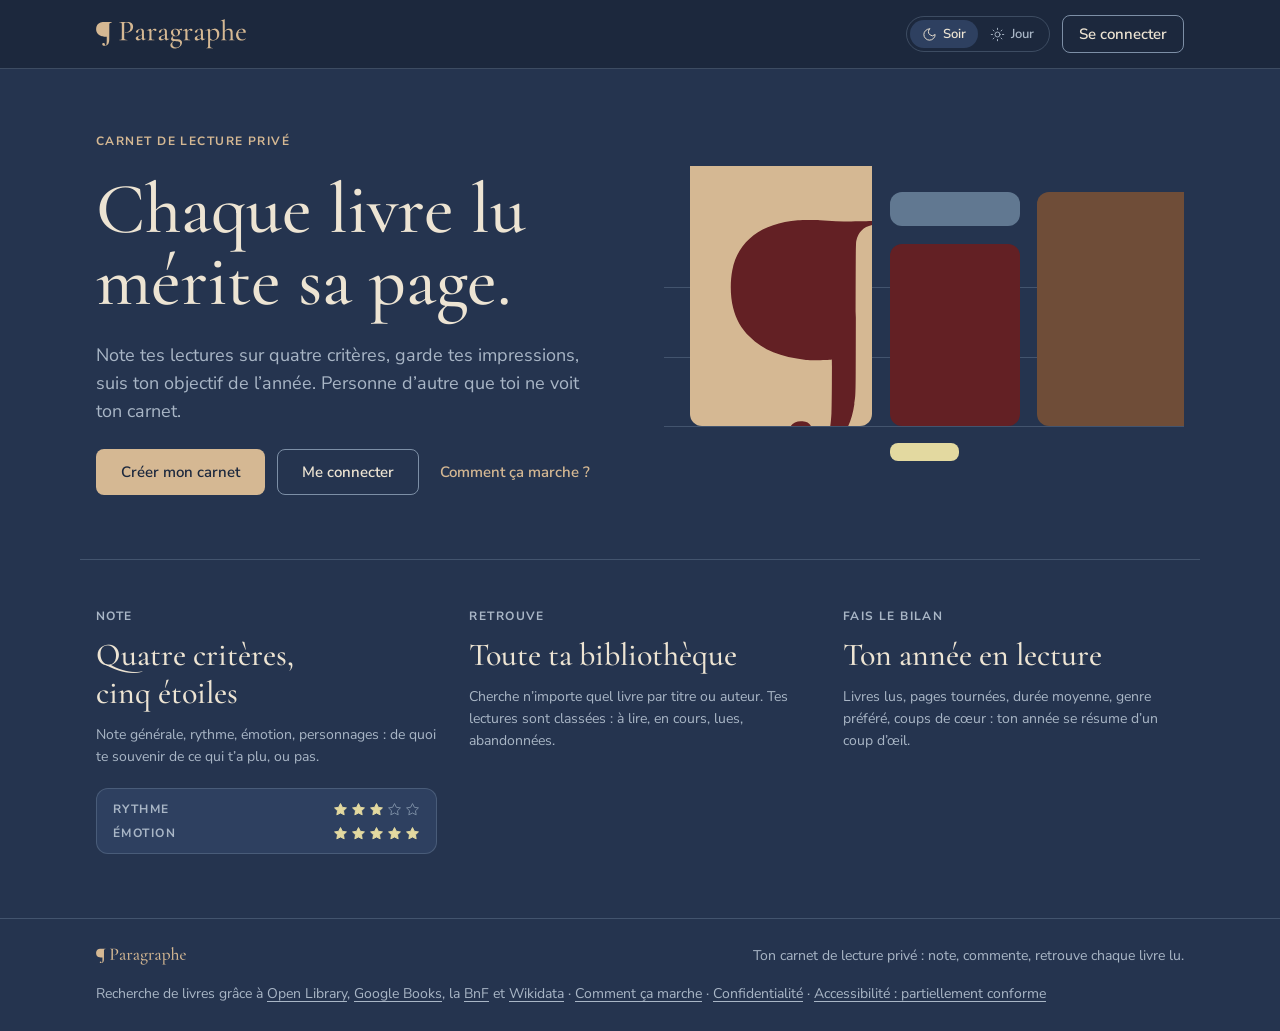
==== commit f64b4c74: "Add files via upload" ====
--- a/index.html
+++ b/index.html
@@ -6,13 +6,18 @@
     <title>Paragraphe</title>
     <meta name="description" content="Ton carnet de lecture privé : note, commente, retrouve chaque livre lu.">
     <meta name="theme-color" content="#1C283D">
+    <meta name="mobile-web-app-capable" content="yes">
+    <meta name="apple-mobile-web-app-capable" content="yes">
+    <meta name="apple-mobile-web-app-title" content="Paragraphe">
+    <meta name="apple-mobile-web-app-status-bar-style" content="black-translucent">
+    <meta name="application-name" content="Paragraphe">
     <script>
       // Thème choisi (Soir par défaut), appliqué avant l'affichage pour éviter un flash.
       try { document.documentElement.dataset.theme = localStorage.getItem('paragraphe-theme') === 'jour' ? 'jour' : 'soir'; } catch (e) {}
       // Retour d'un lien reçu par e-mail : on note son type avant que Supabase ne nettoie l'adresse.
       window.lienEmail = { recuperation: /type=recovery/.test(location.hash), erreur: /error_code=/.test(location.hash + location.search) };
     </script>
-    <link rel="stylesheet" href="style.css?v=6">
+    <link rel="stylesheet" href="style.css?v=8">
     <link rel="icon" href="favicon.svg" type="image/svg+xml">
     <link rel="apple-touch-icon" href="apple-touch-icon.png">
     <link rel="manifest" href="site.webmanifest">
@@ -24,7 +29,7 @@
       <p class="chargement conteneur" role="status">Chargement…</p>
     </main>
     <footer class="pied" id="pied"></footer>
-    <script type="module" src="bibliotheque.js?v=6"></script>
+    <script type="module" src="bibliotheque.js?v=8"></script>
     <script>
       // Filet de sécurité : si le site ne démarre pas (fichier manquant ou ancienne version en cache), on l'explique.
       setTimeout(function () {
--- a/style.css
+++ b/style.css
@@ -1,4 +1,4 @@
-@import url('polices.css?v=6');
+@import url('polices.css?v=8');
 
 /* ==========================================================================
    Paragraphe · styles globaux
@@ -1181,3 +1181,138 @@
 }
 .form-lecture .plus-resultats:hover { text-decoration: underline; }
 .form-lecture .plus-resultats:disabled { cursor: wait; opacity: 0.7; }
+
+/* ===== Application : barre d'onglets en bas (téléphone) ===== */
+.onglets-bas { display: none; }
+@media (max-width: 767px) {
+  .onglets-bas {
+    position: fixed; left: 0; right: 0; bottom: 0; z-index: 30;
+    display: grid; grid-template-columns: repeat(4, minmax(0, 1fr));
+    background: var(--surface-profonde); border-top: 1px solid var(--filet);
+    padding: 6px max(8px, env(safe-area-inset-right, 0px)) calc(6px + env(safe-area-inset-bottom, 0px)) max(8px, env(safe-area-inset-left, 0px));
+  }
+  .onglets-bas a {
+    display: grid; justify-items: center; gap: 2px; padding: 6px 4px; border-radius: var(--rayon-m);
+    color: var(--texte-secondaire); text-decoration: none; font: 600 11px/14px var(--f-texte);
+  }
+  .onglets-bas a[aria-current='page'] { color: var(--texte); }
+  .onglets-bas a[aria-current='page'] svg { color: var(--accent); }
+  .onglets-bas .onglet-ajouter svg {
+    width: 40px; height: 40px; padding: 8px; margin-top: -2px; border-radius: var(--rayon-rond);
+    background: var(--accent); color: var(--sur-accent) !important;
+  }
+  body.avec-onglets { padding-bottom: calc(72px + env(safe-area-inset-bottom, 0px)); }
+  body.avec-onglets .entete nav, body.avec-onglets .entete .compte { display: none; }
+  body.avec-onglets .barre { padding-block: var(--espace-3); }
+  body.avec-onglets .toast { bottom: calc(88px + env(safe-area-inset-bottom, 0px)); }
+}
+/* Application ouverte depuis l'écran d'accueil : un peu plus compacte */
+@media (display-mode: standalone) {
+  .pied { display: none; }
+}
+
+/* ===== Hors connexion ===== */
+.hors-ligne {
+  position: sticky; top: 0; z-index: 25; display: flex; align-items: center; justify-content: center; gap: var(--espace-2);
+  padding: calc(8px + env(safe-area-inset-top, 0px)) max(16px, env(safe-area-inset-right, 0px)) 8px max(16px, env(safe-area-inset-left, 0px));
+  background: var(--etoile); color: var(--marque-nuit); font: 600 14px/20px var(--f-texte); text-align: center;
+}
+.hors-ligne svg { flex: none; }
+
+/* ===== Invitation à installer ===== */
+.biblio .invitation { display: flex; justify-content: space-between; align-items: flex-start; gap: var(--espace-4); flex-wrap: wrap; border-color: var(--accent); }
+.biblio .invitation-texte { display: grid; gap: var(--espace-2); min-width: 0; flex: 1 1 240px; }
+.biblio .invitation-actions { display: flex; gap: var(--espace-2); align-items: center; }
+.etapes-iphone { margin: var(--espace-2) 0 0; padding-left: 1.3em; display: grid; gap: var(--espace-2); font-size: 15px; line-height: 22px; }
+.icone-inline { display: inline-flex; vertical-align: -3px; color: var(--accent); }
+.compte-page #zone-installation { display: grid; gap: var(--espace-3); justify-items: start; }
+
+/* ===== Scan du code-barres ===== */
+.form-lecture .btn-scan { justify-self: start; margin-top: var(--espace-1); }
+.fenetre-scan {
+  border: 1px solid var(--filet); border-radius: var(--rayon-l); padding: 0; width: min(520px, calc(100% - 24px));
+  background: var(--surface-elevee); color: var(--texte); box-shadow: var(--ombre);
+}
+.fenetre-scan::backdrop { background: var(--voile); }
+.scan-contenu { display: grid; gap: var(--espace-4); padding: var(--espace-6); }
+.scan-video { position: relative; aspect-ratio: 4 / 3; max-width: 100%; border-radius: var(--rayon-m); overflow: hidden; background: #000; }
+.scan-video video { width: 100%; height: 100%; object-fit: cover; display: block; }
+.scan-cadre {
+  position: absolute; left: 12%; right: 12%; top: 32%; bottom: 32%; border: 2px solid var(--marque-tan); border-radius: var(--rayon-m);
+  box-shadow: 0 0 0 999px rgb(0 0 0 / 0.35);
+}
+.scan-cadre::after {
+  content: ''; position: absolute; left: 6%; right: 6%; top: 50%; height: 2px; background: var(--marque-caput); opacity: 0.9;
+  animation: balayage 1.6s ease-in-out infinite alternate;
+}
+@keyframes balayage { from { transform: translateY(-260%); } to { transform: translateY(260%); } }
+.scan-etat { font-weight: 600; }
+.fenetre-scan .actions { display: flex; gap: var(--espace-3); }
+@media (max-width: 767px) {
+  .onglets-bas { overflow: visible; flex-basis: auto; order: 0; }
+  .onglets-bas a { grid-template-rows: 32px auto; align-items: center; background: none; box-shadow: none; white-space: nowrap; }
+  .onglets-bas a[aria-current='page'] { background: none; box-shadow: none; }
+  .onglets-bas a[aria-current='page'] span { text-decoration: underline; text-decoration-color: var(--accent); text-decoration-thickness: 2px; text-underline-offset: 4px; }
+  .onglets-bas .onglet-ajouter svg { margin-block: -6px -2px; }
+}
+.attente-reseau { justify-items: start; gap: var(--espace-4); }
+
+/* ===== Comment ça marche ===== */
+.guide { display: grid; }
+.guide-hero {
+  display: grid; grid-template-columns: minmax(0, 1.1fr) minmax(0, 1fr); gap: var(--espace-12); align-items: center;
+  padding-block: var(--espace-16) var(--espace-12);
+}
+.guide-hero .texte { display: grid; gap: var(--espace-6); }
+.guide-hero .accent { color: var(--accent); }
+.guide-hero .affiche { font-size: clamp(42px, 6.5vw, 68px); }
+.guide-hero .chapo { font-size: 18px; line-height: 28px; color: var(--texte-secondaire); max-width: 52ch; }
+.guide-section { display: grid; gap: var(--espace-6); padding-block: var(--espace-12); border-top: 1px solid var(--filet); }
+.guide .trois { display: grid; grid-template-columns: repeat(3, minmax(0, 1fr)); gap: var(--espace-8); }
+.guide .trois article, .guide .fonction { display: grid; gap: var(--espace-3); align-content: start; }
+.guide .fonctions { display: grid; grid-template-columns: repeat(3, minmax(0, 1fr)); gap: var(--espace-4); }
+.pastille-icone {
+  width: 44px; height: 44px; border-radius: var(--rayon-rond); display: grid; place-items: center;
+  background: var(--surligne); color: var(--accent); border: 1px solid var(--filet);
+}
+.guide .etapes { list-style: none; margin: 0; padding: 0; display: grid; grid-template-columns: repeat(2, minmax(0, 1fr)); gap: var(--espace-4) var(--espace-8); }
+.guide .etape { display: grid; grid-template-columns: 56px minmax(0, 1fr); gap: var(--espace-4); align-items: start; padding-block: var(--espace-4); border-bottom: 1px solid var(--filet); }
+.guide .etape > div { display: grid; gap: var(--espace-2); justify-items: start; }
+.guide .etape .btn-lien { padding-left: 0; padding-block: 4px; }
+.guide .numero { font-family: var(--f-titre); font-size: 52px; line-height: 0.9; color: var(--accent); font-variant-numeric: lining-nums; }
+.guide .fait { display: inline-flex; align-items: center; gap: 6px; color: var(--succes); font-weight: 600; font-size: 15px; }
+.guide .faq { display: grid; border-top: 1px solid var(--filet); }
+.guide .faq details { border-bottom: 1px solid var(--filet); }
+.guide .faq summary {
+  cursor: pointer; list-style: none; display: flex; justify-content: space-between; align-items: center; gap: var(--espace-4);
+  padding-block: var(--espace-4); font-family: var(--f-titre); font-weight: 600; font-size: 22px; line-height: 28px;
+}
+.guide .faq summary::-webkit-details-marker { display: none; }
+.guide .faq summary::after { content: '+'; font-family: var(--f-texte); font-weight: 400; font-size: 24px; color: var(--accent); flex: none; }
+.guide .faq details[open] summary::after { content: '–'; }
+.guide .faq details p { padding-bottom: var(--espace-4); max-width: 68ch; color: var(--texte-secondaire); }
+.guide .faq details:target summary, .guide .faq details[open] summary { color: var(--texte); }
+.guide-fin { display: grid; justify-items: center; text-align: center; gap: var(--espace-6); padding-block: var(--espace-12) var(--espace-16); border-top: 1px solid var(--filet); }
+.guide-fin .affiche-petite { font-family: var(--f-titre); font-size: clamp(32px, 5vw, 44px); line-height: 1.1; }
+.guide-fin .actions { display: flex; gap: var(--espace-3); flex-wrap: wrap; justify-content: center; }
+@media (max-width: 860px) {
+  .guide-hero { grid-template-columns: minmax(0, 1fr); padding-block: var(--espace-12) var(--espace-8); }
+  .guide .trois, .guide .fonctions { grid-template-columns: minmax(0, 1fr); }
+  .guide .etapes { grid-template-columns: minmax(0, 1fr); }
+}
+@media (min-width: 861px) and (max-width: 1023px) { .guide .fonctions { grid-template-columns: repeat(2, minmax(0, 1fr)); } }
+
+/* ===== Bienvenue (nouveaux inscrits) ===== */
+.biblio .bien-commencer { display: grid; gap: var(--espace-4); border-color: var(--accent); }
+.biblio .bc-tete { display: flex; justify-content: space-between; align-items: flex-start; gap: var(--espace-4); }
+.biblio .bc-etapes { list-style: none; margin: 0; padding: 0; display: grid; }
+.biblio .bc-etapes li { display: grid; grid-template-columns: 28px minmax(0, 1fr) auto; gap: var(--espace-3); align-items: center; padding-block: var(--espace-3); border-top: 1px solid var(--filet); }
+.biblio .bc-coche { width: 24px; height: 24px; border-radius: var(--rayon-rond); border: 1.5px solid var(--bordure); display: grid; place-items: center; }
+.biblio .bc-etapes li.fait .bc-coche { background: var(--succes); border-color: var(--succes); color: var(--surface); }
+.biblio .bc-etapes li.fait .bc-titre { color: var(--texte-secondaire); text-decoration: line-through; }
+.biblio .bc-titre { font-weight: 600; }
+.biblio .bc-texte { display: grid; gap: 2px; min-width: 0; }
+@media (max-width: 600px) {
+  .biblio .bc-etapes li { grid-template-columns: 28px minmax(0, 1fr); }
+  .biblio .bc-action { grid-column: 2; }
+}
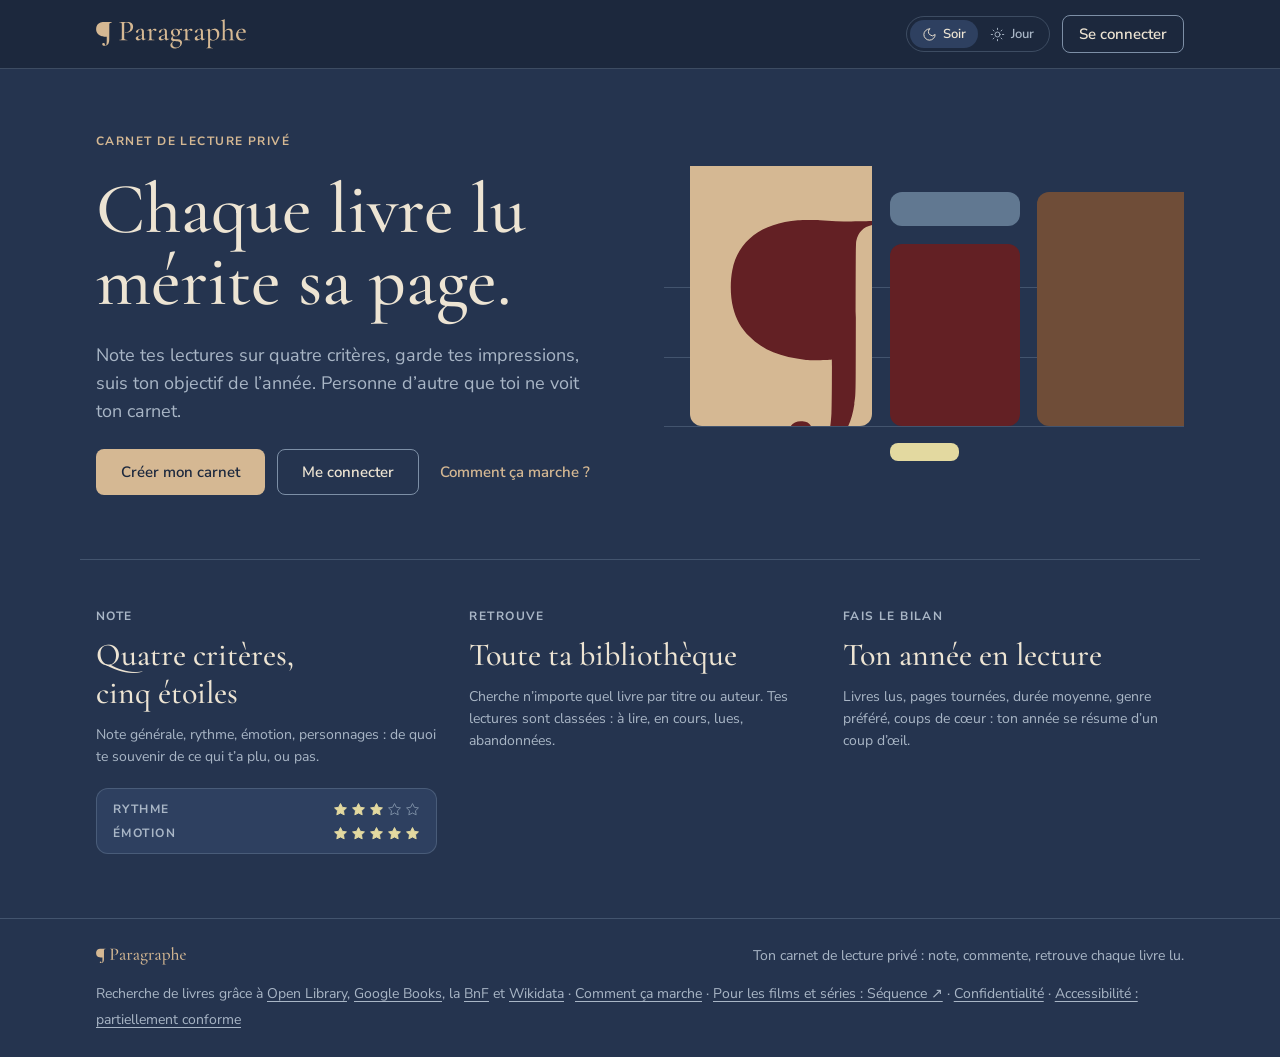
==== commit c9ca98cb: "Add files via upload" ====
--- a/index.html
+++ b/index.html
@@ -17,7 +17,7 @@
       // Retour d'un lien reçu par e-mail : on note son type avant que Supabase ne nettoie l'adresse.
       window.lienEmail = { recuperation: /type=recovery/.test(location.hash), erreur: /error_code=/.test(location.hash + location.search) };
     </script>
-    <link rel="stylesheet" href="style.css?v=8">
+    <link rel="stylesheet" href="style.css?v=9">
     <link rel="icon" href="favicon.svg" type="image/svg+xml">
     <link rel="apple-touch-icon" href="apple-touch-icon.png">
     <link rel="manifest" href="site.webmanifest">
@@ -29,7 +29,7 @@
       <p class="chargement conteneur" role="status">Chargement…</p>
     </main>
     <footer class="pied" id="pied"></footer>
-    <script type="module" src="bibliotheque.js?v=8"></script>
+    <script type="module" src="bibliotheque.js?v=9"></script>
     <script>
       // Filet de sécurité : si le site ne démarre pas (fichier manquant ou ancienne version en cache), on l'explique.
       setTimeout(function () {
--- a/style.css
+++ b/style.css
@@ -1,4 +1,4 @@
-@import url('polices.css?v=8');
+@import url('polices.css?v=9');
 
 /* ==========================================================================
    Paragraphe · styles globaux
@@ -1316,3 +1316,16 @@
   .biblio .bc-etapes li { grid-template-columns: 28px minmax(0, 1fr); }
   .biblio .bc-action { grid-column: 2; }
 }
+
+/* ---------- Lien vers Séquence (films et séries) ---------- */
+.carte-sequence {
+  display: flex; align-items: center; gap: var(--espace-4); width: 100%;
+  padding: var(--espace-4) var(--espace-5, 20px); color: var(--texte); text-decoration: none;
+  transition: border-color .15s ease, background-color .15s ease;
+}
+.biblio > .carte-sequence { margin-top: var(--espace-6); }
+.carte-sequence:hover, .carte-sequence:focus-visible { border-color: var(--accent); background: var(--surligne); }
+.carte-sequence .seq-logo { width: 52px; height: 52px; flex: 0 0 52px; border-radius: var(--rayon-s); }
+.carte-sequence .seq-texte { flex: 1 1 auto; min-width: 0; display: grid; gap: 2px; }
+.carte-sequence .seq-titre { font-family: 'Anton', Impact, 'Arial Narrow', sans-serif; font-weight: 700; font-size: 1.5rem; letter-spacing: .02em; text-transform: uppercase; line-height: 1.1; }
+.carte-sequence .seq-fleche { font-size: 1.4rem; color: var(--accent); }
